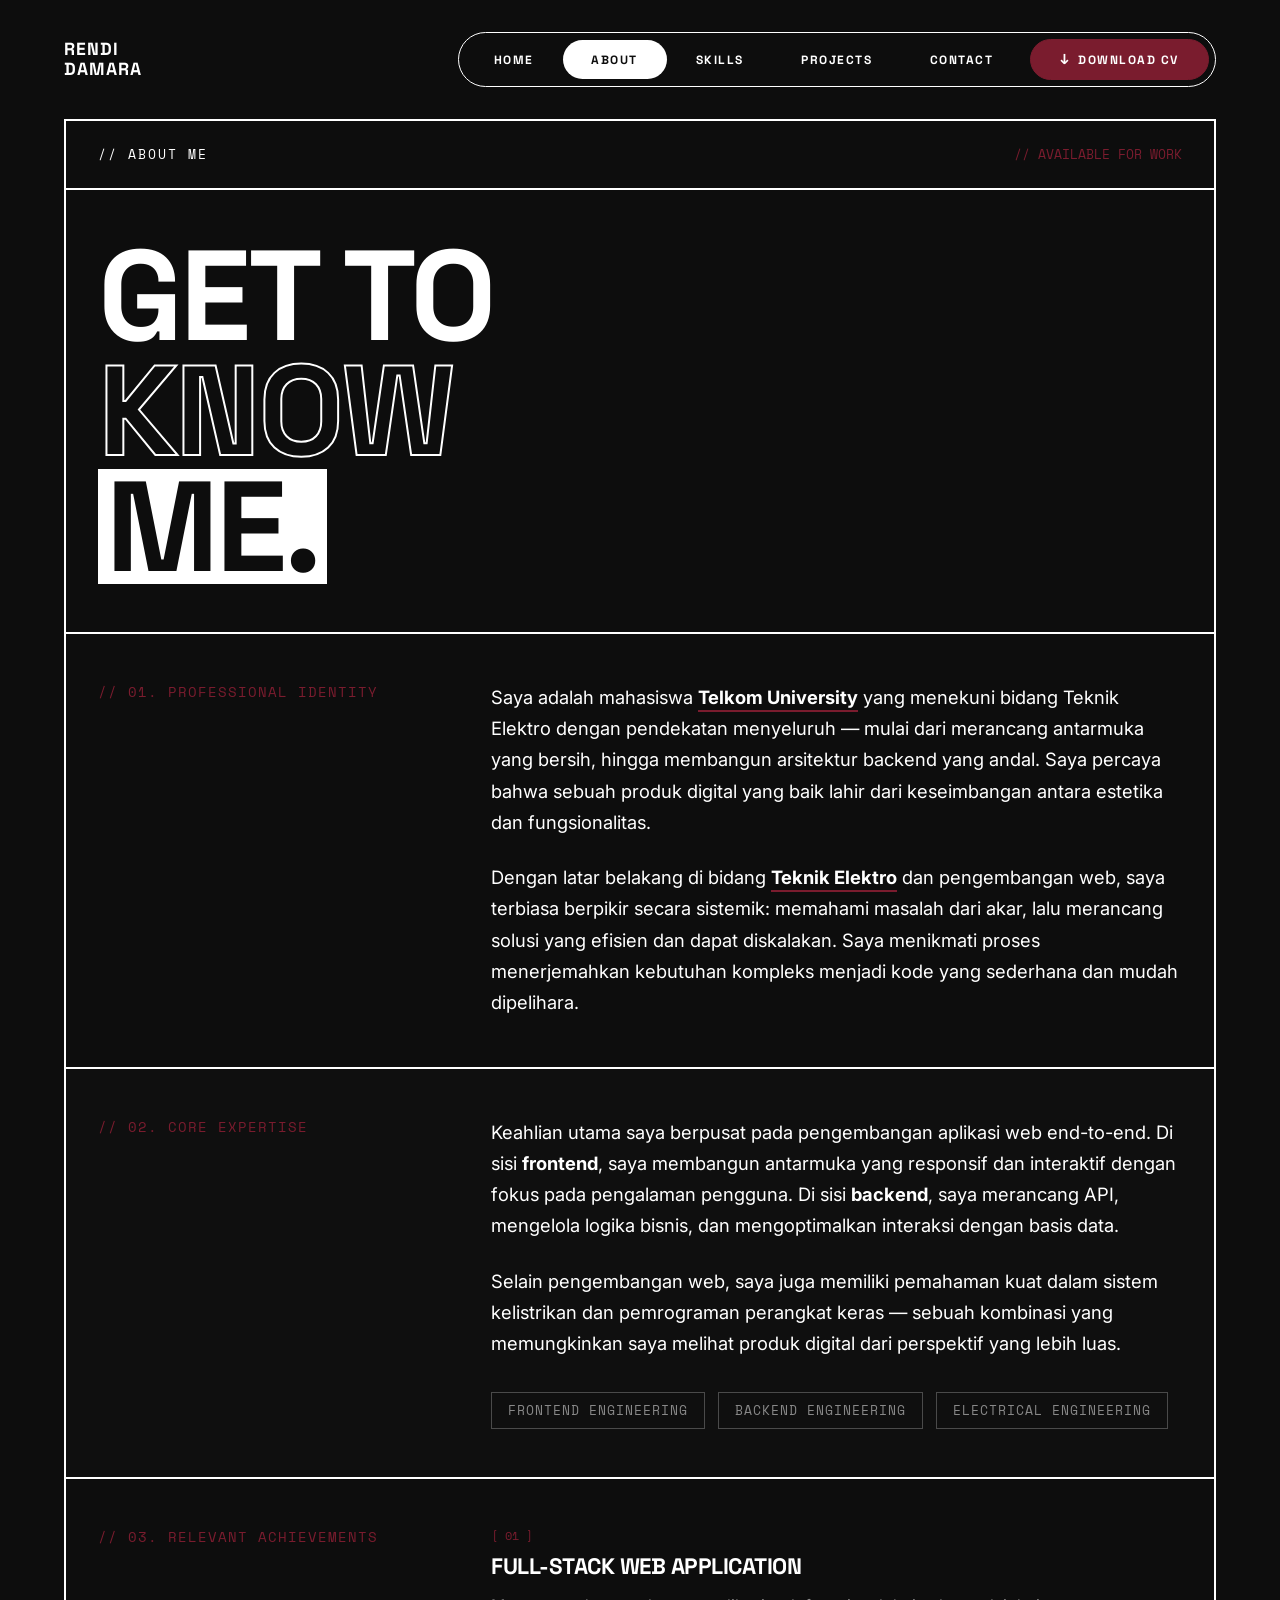
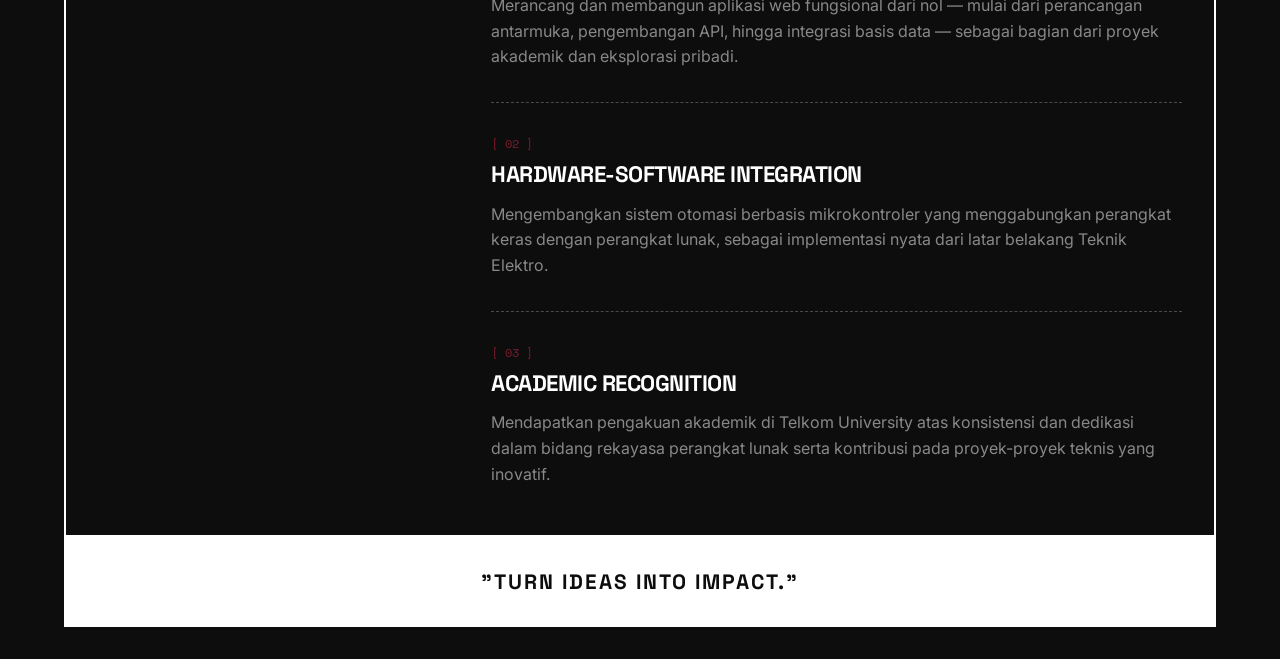
==== about.html @ 1cfdd9b3 "versi 1" ====
<!doctype html>
<html lang="id">
  <head>
    <meta charset="UTF-8" />
    <meta name="viewport" content="width=device-width, initial-scale=1.0" />
    <title>About Me - Rendi Damara</title>
    <meta
      name="description"
      content="Tentang Rendi Damara - Identitas profesional, keahlian, dan pencapaian"
    />

    <!-- Favicon -->
    <link rel="icon" type="image/x-icon" href="/assets/images/favicon.ico" />

    <!-- Import Font -->
    <link rel="preconnect" href="https://fonts.googleapis.com" />
    <link rel="preconnect" href="https://fonts.gstatic.com" crossorigin />
    <link
      href="https://fonts.googleapis.com/css2?family=Inter:wght@400;700;900&family=Space+Grotesk:wght@500;700&family=Space+Mono&display=swap"
      rel="stylesheet"
    />
    <link rel="stylesheet" href="./css/navbar.css" />
    <link rel="stylesheet" href="./css/about.css" />
  </head>
  <body>
    <!-- NAVBAR -->
    <nav class="navbar">
      <a href="/" class="navbar-logo">RENDI<br />DAMARA</a>
      <div class="navbar-menu">
        <a href="./index.html">HOME</a>
        <a href="./about.html" class="active">ABOUT</a>
        <a href="./skills.html">SKILLS</a>
        <a href="./projects.html">PROJECTS</a>
        <a href="./contact.html">CONTACT</a>

        <a href="/assets/cv/Rendi-Damara-CV.pdf" download class="navbar-cv">
          <span class="cv-icon">↓</span>
          <span>Download CV</span>
        </a>
      </div>
    </nav>

    <!-- ABOUT CONTENT -->
    <div class="about-container">
      <div class="about-wrapper">
        <!-- Header -->
        <div class="section-header">
          <div class="label">// ABOUT ME</div>
          <div class="status">// AVAILABLE FOR WORK</div>
        </div>

        <!-- Hero Title -->
        <div class="hero-title">
          <h1>
            Get To<br />
            <span class="outline">Know</span><br />
            <span class="highlight">ME.</span>
          </h1>
        </div>

        <!-- 01. Identitas Profesional -->
        <div class="identity">
          <div class="section-label">// 01. PROFESSIONAL IDENTITY</div>
          <div class="identity-content">
            <p>
              Saya adalah mahasiswa <strong>Telkom University</strong> yang
              menekuni bidang Teknik Elektro dengan pendekatan menyeluruh —
              mulai dari merancang antarmuka yang bersih, hingga membangun
              arsitektur backend yang andal. Saya percaya bahwa sebuah produk
              digital yang baik lahir dari keseimbangan antara estetika dan
              fungsionalitas.
            </p>
            <p>
              Dengan latar belakang di bidang
              <strong>Teknik Elektro</strong> dan pengembangan web, saya
              terbiasa berpikir secara sistemik: memahami masalah dari akar,
              lalu merancang solusi yang efisien dan dapat diskalakan. Saya
              menikmati proses menerjemahkan kebutuhan kompleks menjadi kode
              yang sederhana dan mudah dipelihara.
            </p>
          </div>
        </div>

        <!-- 02. Keahlian Utama -->
        <div class="expertise">
          <div class="section-label">// 02. CORE EXPERTISE</div>
          <div class="expertise-content">
            <p>
              Keahlian utama saya berpusat pada pengembangan aplikasi web
              end-to-end. Di sisi <strong>frontend</strong>, saya membangun
              antarmuka yang responsif dan interaktif dengan fokus pada
              pengalaman pengguna. Di sisi <strong>backend</strong>, saya
              merancang API, mengelola logika bisnis, dan mengoptimalkan
              interaksi dengan basis data.
            </p>
            <p>
              Selain pengembangan web, saya juga memiliki pemahaman kuat dalam
              sistem kelistrikan dan pemrograman perangkat keras — sebuah
              kombinasi yang memungkinkan saya melihat produk digital dari
              perspektif yang lebih luas.
            </p>
            <div class="focus-areas">
              <span>Frontend Engineering</span>
              <span>Backend Engineering</span>
              <span>Electrical Engineering</span>
            </div>
          </div>
        </div>

        <!-- 03. Pencapaian -->
        <div class="achievements">
          <div class="section-label">// 03. RELEVANT ACHIEVEMENTS</div>
          <div class="achievement-list">
            <div class="achievement-item">
              <span class="number">[ 01 ]</span>
              <h3>Full-Stack Web Application</h3>
              <p>
                Merancang dan membangun aplikasi web fungsional dari nol — mulai
                dari perancangan antarmuka, pengembangan API, hingga integrasi
                basis data — sebagai bagian dari proyek akademik dan eksplorasi
                pribadi.
              </p>
            </div>

            <div class="achievement-item">
              <span class="number">[ 02 ]</span>
              <h3>Hardware-Software Integration</h3>
              <p>
                Mengembangkan sistem otomasi berbasis mikrokontroler yang
                menggabungkan perangkat keras dengan perangkat lunak, sebagai
                implementasi nyata dari latar belakang Teknik Elektro.
              </p>
            </div>

            <div class="achievement-item">
              <span class="number">[ 03 ]</span>
              <h3>Academic Recognition</h3>
              <p>
                Mendapatkan pengakuan akademik di Telkom University atas
                konsistensi dan dedikasi dalam bidang rekayasa perangkat lunak
                serta kontribusi pada proyek-proyek teknis yang inovatif.
              </p>
            </div>
          </div>
        </div>

        <!-- Footer -->
        <div class="footer">
          <p>"Turn ideas into impact."</p>
        </div>
      </div>
    </div>

    <!-- =========================================
         JAVASCRIPT
         ========================================= -->
    <script src="./js/about.js"></script>
  </body>
</html>
---- css/navbar.css ----
/* =========================================
   NAVBAR COMPONENT
   ========================================= */
.navbar {
  display: flex;
  justify-content: space-between;
  align-items: center;
  padding: 2rem 4rem;
  width: 100%;
  flex-shrink: 0;
  position: relative;
  z-index: 100;
  opacity: 0;
  animation: slideDown 0.8s cubic-bezier(0.16, 1, 0.3, 1) 0.1s forwards;
  gap: 1.5rem;
}

.navbar-logo {
  font-family: "Space Grotesk", sans-serif;
  font-weight: 700;
  font-size: 1.1rem;
  line-height: 1.1;
  letter-spacing: 1px;
  text-transform: uppercase;
  color: var(--text);
  text-decoration: none;
  flex-shrink: 0;
}

.navbar-menu {
  display: flex;
  gap: 0;
  border: 1.5px solid var(--text);
  padding: 0.4rem;
  border-radius: 50px;
  flex-shrink: 0;
  align-items: center;
}

.navbar-menu a {
  font-family: "Space Grotesk", sans-serif;
  font-size: 0.75rem;
  font-weight: 700;
  letter-spacing: 1.5px;
  text-transform: uppercase;
  color: var(--text);
  text-decoration: none;
  padding: 0.7rem 1.8rem;
  border-radius: 50px;
  transition: all 0.3s ease;
  white-space: nowrap;
}

.navbar-menu a:hover {
  color: var(--accent);
}

/* ⬇️ INI YANG HILANG — Active State */
.navbar-menu a.active {
  background-color: var(--text);
  color: var(--bg);
  font-weight: 900;
}

/* Tombol Download CV */
.navbar-menu a.navbar-cv {
  background-color: var(--accent);
  color: var(--text);
  display: inline-flex;
  align-items: center;
  gap: 0.5rem;
  margin-left: 0.5rem;
  border: 1.5px solid var(--accent);
}

.navbar-menu a.navbar-cv:hover {
  background-color: var(--text);
  color: var(--bg);
  border-color: var(--text);
  transform: translateY(-1px);
}

.navbar-cv .cv-icon {
  font-size: 0.9rem;
  line-height: 1;
  transition: transform 0.3s ease;
}

.navbar-cv:hover .cv-icon {
  transform: translateY(2px);
}

/* =========================================
   RESPONSIVE — TABLET (≤ 1200px)
   ========================================= */
@media (max-width: 1200px) {
  .navbar {
    padding: 1.5rem 2.5rem;
  }

  .navbar-menu a {
    padding: 0.6rem 1.3rem;
    font-size: 0.7rem;
    letter-spacing: 1.2px;
  }
}

/* =========================================
   RESPONSIVE — SMALL TABLET (≤ 992px)
   ========================================= */
@media (max-width: 992px) {
  .navbar {
    padding: 1.5rem;
    flex-direction: column;
    gap: 1.2rem;
  }

  .navbar-menu {
    flex-wrap: wrap;
    justify-content: center;
    border-radius: 15px;
    padding: 0.3rem;
  }

  .navbar-menu a {
    padding: 0.55rem 1rem;
    font-size: 0.65rem;
    letter-spacing: 1px;
  }

  .navbar-menu a.navbar-cv {
    margin-left: 0.25rem;
  }
}

/* =========================================
   RESPONSIVE — MOBILE (≤ 600px)
   ========================================= */
@media (max-width: 600px) {
  .navbar {
    padding: 1.2rem 1rem;
    gap: 0.8rem;
  }

  .navbar-logo {
    font-size: 1rem;
    letter-spacing: 0.8px;
  }

  .navbar-menu {
    border-width: 1px;
    padding: 0.25rem;
    gap: 0.15rem;
  }

  .navbar-menu a {
    padding: 0.4rem 0.75rem;
    font-size: 0.6rem;
    letter-spacing: 0.8px;
  }

  .navbar-menu a.navbar-cv {
    margin-left: 0.2rem;
  }
}

/* =========================================
   RESPONSIVE — EXTRA SMALL (≤ 400px)
   ========================================= */
@media (max-width: 400px) {
  .navbar-menu a {
    padding: 0.35rem 0.6rem;
    font-size: 0.55rem;
    letter-spacing: 0.5px;
  }
}
---- css/about.css ----
/* =========================================
           RESET & BASE
           ========================================= */
* {
  margin: 0;
  padding: 0;
  box-sizing: border-box;
}

:root {
  --bg: #0d0d0d;
  --text: #ffffff;
  --accent: #7a1c2e;
  --gray-block: #4a4a4a;
}

html,
body {
  overflow-x: hidden;
  width: 100%;
}

body {
  background-color: var(--bg);
  color: var(--text);
  font-family: "Inter", sans-serif;
  min-height: 100vh;
  display: flex;
  flex-direction: column;
}

/* =========================================
           KEYFRAMES ANIMATIONS
           ========================================= */
@keyframes slideDown {
  from {
    opacity: 0;
    transform: translateY(-30px);
  }
  to {
    opacity: 1;
    transform: translateY(0);
  }
}

@keyframes slideFromLeft {
  from {
    opacity: 0;
    transform: translateX(-60px);
  }
  to {
    opacity: 1;
    transform: translateX(0);
  }
}

@keyframes fadeUp {
  from {
    opacity: 0;
    transform: translateY(30px);
  }
  to {
    opacity: 1;
    transform: translateY(0);
  }
}

@keyframes glitchPulse {
  0%,
  90%,
  100% {
    background-color: var(--text);
  }
  92% {
    background-color: var(--accent);
  }
  94% {
    background-color: var(--text);
  }
  96% {
    background-color: #ffffff;
  }
  98% {
    background-color: var(--text);
  }
}

/* =========================================
           NAVBAR COMPONENT
           ========================================= */
.navbar {
  display: flex;
  justify-content: space-between;
  align-items: center;
  padding: 2rem 4rem;
  width: 100%;
  flex-shrink: 0;
  position: relative;
  z-index: 100;
  opacity: 0;
  animation: slideDown 0.8s cubic-bezier(0.16, 1, 0.3, 1) 0.1s forwards;
  gap: 1.5rem;
}

.navbar-logo {
  font-family: "Space Grotesk", sans-serif;
  font-weight: 700;
  font-size: 1.1rem;
  line-height: 1.1;
  letter-spacing: 1px;
  text-transform: uppercase;
  color: var(--text);
  text-decoration: none;
  flex-shrink: 0;
}

.navbar-menu {
  display: flex;
  gap: 0;
  border: 1.5px solid var(--text);
  padding: 0.4rem;
  border-radius: 50px;
  flex-shrink: 0;
  align-items: center;
}

.navbar-menu a {
  font-family: "Space Grotesk", sans-serif;
  font-size: 0.75rem;
  font-weight: 700;
  letter-spacing: 1.5px;
  text-transform: uppercase;
  color: var(--text);
  text-decoration: none;
  padding: 0.7rem 1.8rem;
  border-radius: 50px;
  transition: all 0.3s ease;
  white-space: nowrap;
}

.navbar-menu a:hover {
  color: var(--accent);
}

/* Active State */
.navbar-menu a.active {
  background-color: var(--text);
  color: var(--bg);
  font-weight: 900;
}

/* Tombol Download CV */
.navbar-menu a.navbar-cv {
  background-color: var(--accent);
  color: var(--text);
  display: inline-flex;
  align-items: center;
  gap: 0.5rem;
  margin-left: 0.5rem;
  border: 1.5px solid var(--accent);
}

.navbar-menu a.navbar-cv:hover {
  background-color: var(--text);
  color: var(--bg);
  border-color: var(--text);
  transform: translateY(-1px);
}

.navbar-cv .cv-icon {
  font-size: 0.9rem;
  line-height: 1;
  transition: transform 0.3s ease;
}

.navbar-cv:hover .cv-icon {
  transform: translateY(2px);
}
/* ============ END NAVBAR COMPONENT ============ */

/* =========================================
           ABOUT CONTAINER
           ========================================= */
.about-container {
  flex: 1;
  width: 100%;
  max-width: 1400px;
  margin: 0 auto;
  padding: 0 4rem 2rem;
  display: grid;
  grid-template-columns: repeat(12, 1fr);
  gap: 0;
}

/* Border antar section (kiri & kanan) */
.about-wrapper {
  grid-column: 1 / 13;
  border-left: 2px solid var(--text);
  border-right: 2px solid var(--text);
}

/* =========================================
           SECTION 01: HEADER
           ========================================= */
.section-header {
  display: flex;
  justify-content: space-between;
  align-items: center;
  padding: 1.5rem 2rem;
  border-bottom: 2px solid var(--text);
  border-top: 2px solid var(--text);

  opacity: 0;
  animation: slideDown 0.8s cubic-bezier(0.16, 1, 0.3, 1) 0.2s forwards;
}

.section-header .label {
  font-family: "Space Mono", monospace;
  font-size: 0.8rem;
  letter-spacing: 2px;
  text-transform: uppercase;
  color: var(--text);
}

.section-header .status {
  font-family: "Space Mono", monospace;
  font-size: 0.8rem;
  color: var(--accent);
  text-transform: uppercase;
}

/* =========================================
           HERO TITLE
           ========================================= */
.hero-title {
  padding: 3rem 2rem;
  border-bottom: 2px solid var(--text);
  overflow: hidden;

  opacity: 0;
  animation: slideFromLeft 1s cubic-bezier(0.16, 1, 0.3, 1) 0.4s forwards;
}

.hero-title h1 {
  font-family: "Space Grotesk", sans-serif;
  font-size: clamp(3rem, 10vw, 10rem);
  line-height: 0.9;
  text-transform: uppercase;
  letter-spacing: -3px;
  word-break: break-word;
}

.hero-title h1 span.outline {
  color: transparent;
  -webkit-text-stroke: 2px var(--text);
}

.hero-title h1 span.highlight {
  background-color: var(--text);
  color: var(--bg);
  padding: 0 0.5rem;
  display: inline-block;
  animation: glitchPulse 3s ease-in-out 2s infinite;
}

/* =========================================
           SECTION 01: IDENTITAS PROFESIONAL
           ========================================= */
.identity {
  padding: 3rem 2rem;
  display: grid;
  grid-template-columns: 1fr 2fr;
  gap: 3rem;
  border-bottom: 2px solid var(--text);

  opacity: 0;
  animation: fadeUp 0.9s cubic-bezier(0.16, 1, 0.3, 1) 0.7s forwards;
}

.section-label {
  font-family: "Space Mono", monospace;
  font-size: 0.85rem;
  color: var(--accent);
  text-transform: uppercase;
  letter-spacing: 1px;
}

.identity-content p {
  font-size: 1.15rem;
  line-height: 1.7;
  color: var(--text);
  margin-bottom: 1.5rem;
}

.identity-content p:last-child {
  margin-bottom: 0;
}

.identity-content strong {
  color: var(--text);
  border-bottom: 2px solid var(--accent);
  padding-bottom: 2px;
}

/* =========================================
           SECTION 02: KEAHLIAN UTAMA
           ========================================= */
.expertise {
  padding: 3rem 2rem;
  display: grid;
  grid-template-columns: 1fr 2fr;
  gap: 3rem;
  background-color: #0f0f0f;
  border-bottom: 2px solid var(--text);

  opacity: 0;
  animation: fadeUp 0.9s cubic-bezier(0.16, 1, 0.3, 1) 0.9s forwards;
}

.expertise-content p {
  font-size: 1.15rem;
  line-height: 1.7;
  color: var(--text);
  margin-bottom: 1.5rem;
}

.expertise-content .focus-areas {
  display: flex;
  flex-wrap: wrap;
  gap: 0.8rem;
  margin-top: 2rem;
}

.expertise-content .focus-areas span {
  font-family: "Space Mono", monospace;
  font-size: 0.8rem;
  text-transform: uppercase;
  padding: 0.5rem 1rem;
  border: 1px solid var(--gray-block);
  color: var(--muted, #888);
  letter-spacing: 1px;
  transition: all 0.3s ease;
}

.expertise-content .focus-areas span:hover {
  border-color: var(--accent);
  color: var(--text);
  background-color: var(--accent);
}

/* =========================================
           SECTION 03: PENCAPAIAN
           ========================================= */
.achievements {
  padding: 3rem 2rem;
  display: grid;
  grid-template-columns: 1fr 2fr;
  gap: 3rem;
  border-bottom: 2px solid var(--text);

  opacity: 0;
  animation: fadeUp 0.9s cubic-bezier(0.16, 1, 0.3, 1) 1.1s forwards;
}

.achievement-list {
  display: flex;
  flex-direction: column;
  gap: 2rem;
}

.achievement-item {
  padding-bottom: 2rem;
  border-bottom: 1px dashed var(--gray-block);
  transition: all 0.3s ease;
}

.achievement-item:last-child {
  border-bottom: none;
  padding-bottom: 0;
}

.achievement-item:hover {
  padding-left: 1rem;
}

.achievement-item:hover .number {
  color: var(--text);
}

.achievement-item .number {
  font-family: "Space Mono", monospace;
  font-size: 0.75rem;
  color: var(--accent);
  margin-bottom: 0.5rem;
  display: block;
  transition: color 0.3s ease;
}

.achievement-item h3 {
  font-family: "Space Grotesk", sans-serif;
  font-size: 1.4rem;
  margin-bottom: 0.8rem;
  text-transform: uppercase;
  letter-spacing: -0.5px;
}

.achievement-item p {
  font-size: 1rem;
  color: #888;
  line-height: 1.6;
}

/* =========================================
           FOOTER
           ========================================= */
.footer {
  padding: 2rem;
  text-align: center;
  background-color: var(--text);
  color: var(--bg);

  opacity: 0;
  animation: fadeUp 0.8s cubic-bezier(0.16, 1, 0.3, 1) 1.3s forwards;
}

.footer p {
  font-family: "Space Grotesk", sans-serif;
  font-size: 1.3rem;
  font-weight: 700;
  text-transform: uppercase;
  letter-spacing: 2px;
}

/* =========================================
           RESPONSIVE — TABLET (≤ 1200px)
           ========================================= */
@media (max-width: 1200px) {
  .navbar {
    padding: 1.5rem 2.5rem;
  }

  .navbar-menu a {
    padding: 0.6rem 1.3rem;
    font-size: 0.7rem;
    letter-spacing: 1.2px;
  }

  .about-container {
    padding: 0 2.5rem 2rem;
  }

  .hero-title,
  .section-header,
  .identity,
  .expertise,
  .achievements {
    padding-left: 1.5rem;
    padding-right: 1.5rem;
  }

  .identity,
  .expertise,
  .achievements {
    gap: 2rem;
  }

  .identity-content p,
  .expertise-content p {
    font-size: 1.05rem;
  }

  .achievement-item h3 {
    font-size: 1.3rem;
  }
}

/* =========================================
           RESPONSIVE — SMALL TABLET (≤ 992px)
           ========================================= */
@media (max-width: 992px) {
  .navbar {
    padding: 1.5rem;
    flex-direction: column;
    gap: 1.2rem;
  }

  .navbar-menu {
    flex-wrap: wrap;
    justify-content: center;
    border-radius: 15px;
    padding: 0.3rem;
  }

  .navbar-menu a {
    padding: 0.55rem 1rem;
    font-size: 0.65rem;
    letter-spacing: 1px;
  }

  .navbar-menu a.navbar-cv {
    margin-left: 0.25rem;
  }

  .about-container {
    padding: 0 1rem 1rem;
  }

  .about-wrapper {
    border-left-width: 1.5px;
    border-right-width: 1.5px;
  }

  .section-header,
  .hero-title,
  .identity,
  .expertise,
  .achievements {
    padding: 1.5rem 1.25rem;
    border-bottom-width: 1.5px;
  }

  .section-header {
    border-top-width: 1.5px;
  }

  .hero-title h1 {
    font-size: clamp(2.5rem, 9vw, 5rem);
    letter-spacing: -2px;
  }

  .hero-title h1 span.outline {
    -webkit-text-stroke: 1.5px var(--text);
  }

  /* Section grid jadi 1 kolom */
  .identity,
  .expertise,
  .achievements {
    grid-template-columns: 1fr;
    gap: 1.5rem;
    padding: 2rem 1.25rem;
  }

  .section-label {
    font-size: 0.8rem;
  }

  .identity-content p,
  .expertise-content p {
    font-size: 1rem;
    line-height: 1.65;
    margin-bottom: 1.2rem;
  }

  .expertise-content .focus-areas {
    margin-top: 1.5rem;
    gap: 0.6rem;
  }

  .expertise-content .focus-areas span {
    font-size: 0.75rem;
    padding: 0.45rem 0.85rem;
  }

  .achievement-list {
    gap: 1.5rem;
  }

  .achievement-item {
    padding-bottom: 1.5rem;
  }

  .achievement-item h3 {
    font-size: 1.15rem;
  }

  .achievement-item p {
    font-size: 0.95rem;
  }

  .footer {
    padding: 1.5rem 1rem;
  }

  .footer p {
    font-size: 1rem;
    letter-spacing: 1.5px;
  }
}

/* =========================================
           RESPONSIVE — MOBILE (≤ 600px)
           ========================================= */
@media (max-width: 600px) {
  .navbar {
    padding: 1.2rem 1rem;
    gap: 0.8rem;
  }

  .navbar-logo {
    font-size: 1rem;
    letter-spacing: 0.8px;
  }

  .navbar-menu {
    border-width: 1px;
    padding: 0.25rem;
    gap: 0.15rem;
  }

  .navbar-menu a {
    padding: 0.4rem 0.75rem;
    font-size: 0.6rem;
    letter-spacing: 0.8px;
  }

  .navbar-menu a.navbar-cv {
    margin-left: 0.2rem;
  }

  .about-container {
    padding: 0 0.75rem 1rem;
  }

  .section-header,
  .hero-title,
  .identity,
  .expertise,
  .achievements {
    padding: 1.25rem 1rem;
  }

  .section-header .label,
  .section-header .status {
    font-size: 0.65rem;
    letter-spacing: 1px;
  }

  .hero-title h1 {
    font-size: clamp(2rem, 11vw, 3.5rem);
    letter-spacing: -1.5px;
  }

  .hero-title h1 span.outline {
    -webkit-text-stroke: 1.2px var(--text);
  }

  .identity,
  .expertise,
  .achievements {
    padding: 1.5rem 1rem;
    gap: 1.2rem;
  }

  .section-label {
    font-size: 0.75rem;
  }

  .identity-content p,
  .expertise-content p {
    font-size: 0.9rem;
    line-height: 1.6;
    margin-bottom: 1rem;
  }

  .expertise-content .focus-areas {
    margin-top: 1.2rem;
    gap: 0.5rem;
  }

  .expertise-content .focus-areas span {
    font-size: 0.7rem;
    padding: 0.4rem 0.75rem;
  }

  .achievement-list {
    gap: 1.2rem;
  }

  .achievement-item {
    padding-bottom: 1.2rem;
  }

  .achievement-item .number {
    font-size: 0.7rem;
  }

  .achievement-item h3 {
    font-size: 1rem;
    margin-bottom: 0.6rem;
  }

  .achievement-item p {
    font-size: 0.85rem;
    line-height: 1.55;
  }

  .footer {
    padding: 1.2rem 0.8rem;
  }

  .footer p {
    font-size: 0.9rem;
    letter-spacing: 1px;
  }
}

/* =========================================
           RESPONSIVE — EXTRA SMALL (≤ 400px)
           ========================================= */
@media (max-width: 400px) {
  .navbar-menu a {
    padding: 0.35rem 0.6rem;
    font-size: 0.55rem;
    letter-spacing: 0.5px;
  }

  .about-container {
    padding: 0 0.5rem 1rem;
  }

  .section-header,
  .hero-title,
  .identity,
  .expertise,
  .achievements {
    padding: 1rem 0.85rem;
  }

  .section-header {
    flex-direction: column;
    align-items: flex-start;
    gap: 0.3rem;
  }

  .hero-title h1 {
    font-size: clamp(1.7rem, 11vw, 2.5rem);
    letter-spacing: -1px;
  }

  .identity-content p,
  .expertise-content p {
    font-size: 0.85rem;
  }

  .expertise-content .focus-areas span {
    font-size: 0.65rem;
    padding: 0.35rem 0.65rem;
  }

  .achievement-item h3 {
    font-size: 0.95rem;
  }

  .achievement-item p {
    font-size: 0.8rem;
  }

  .footer p {
    font-size: 0.8rem;
  }
}

/* =========================================
           ACCESSIBILITY: Reduksi gerak
           ========================================= */
@media (prefers-reduced-motion: reduce) {
  *,
  *::before,
  *::after {
    animation-duration: 0.01ms !important;
    animation-iteration-count: 1 !important;
    transition-duration: 0.01ms !important;
  }
}
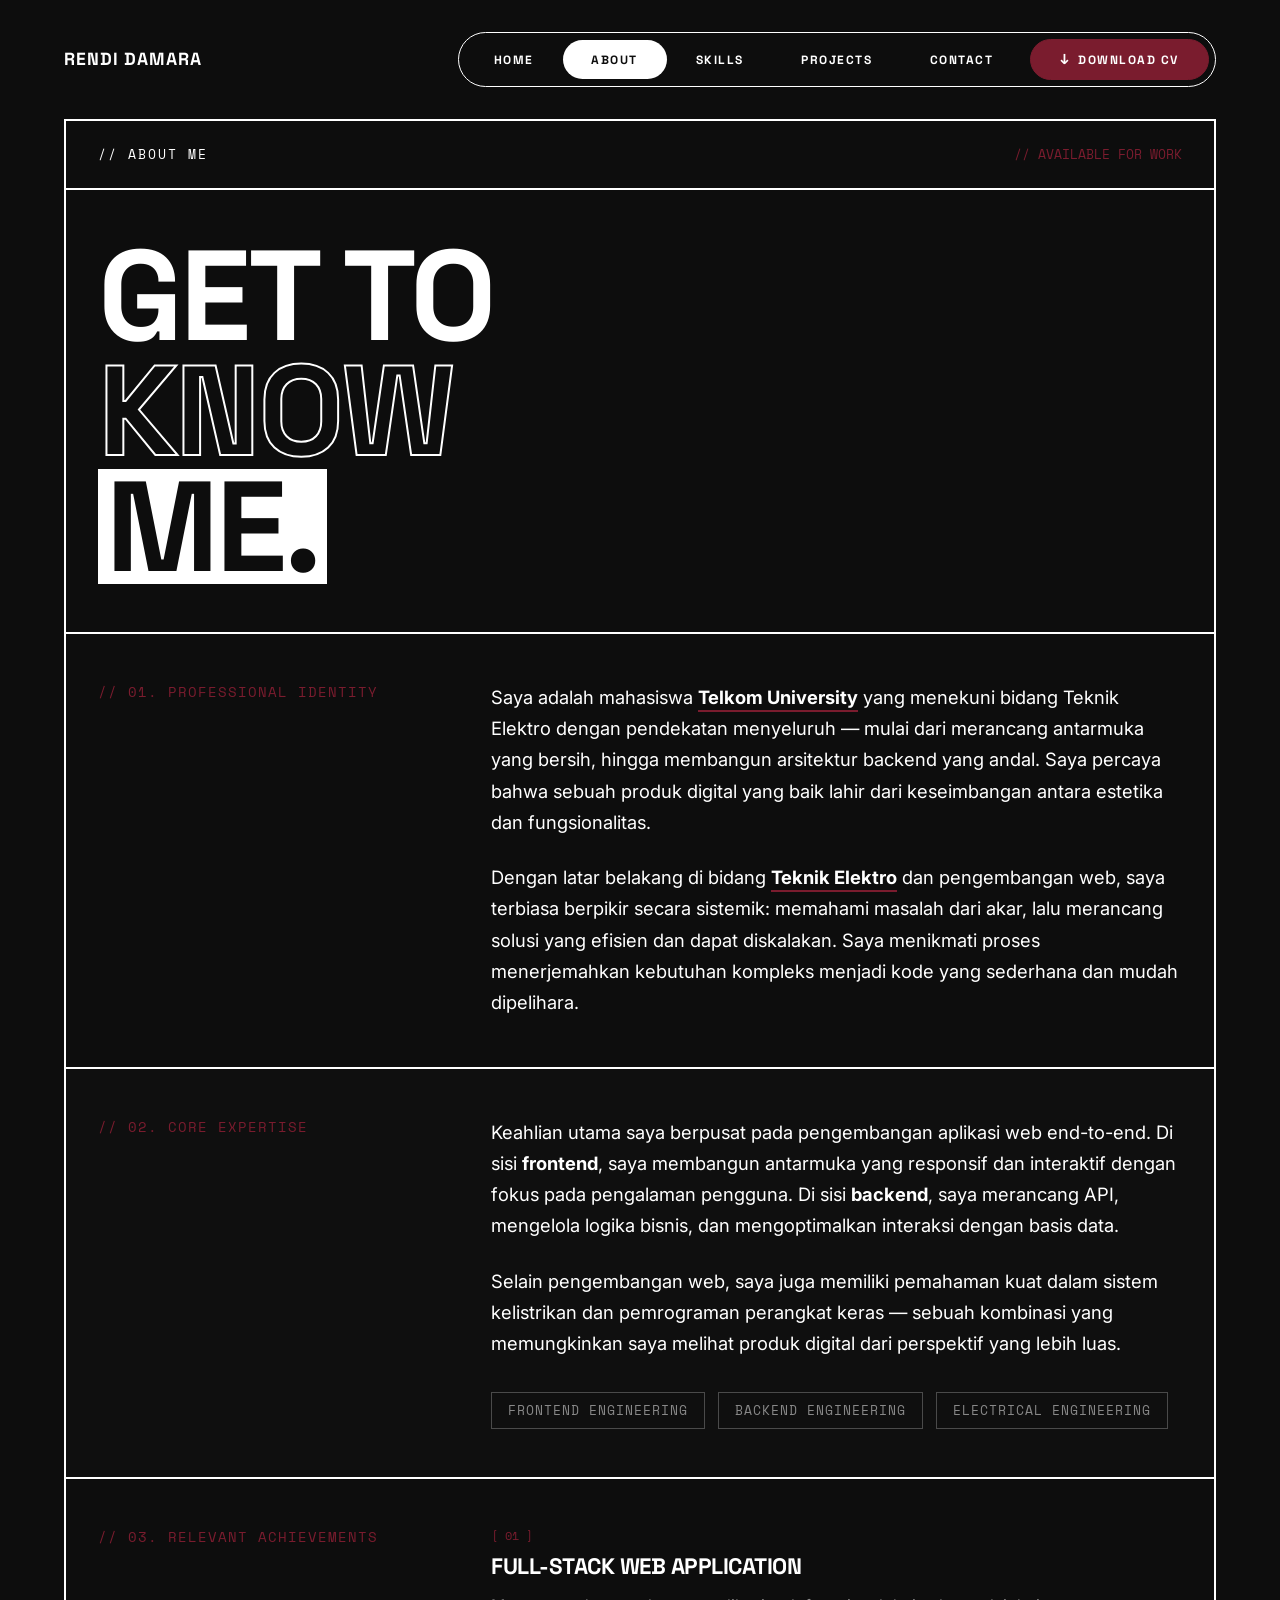
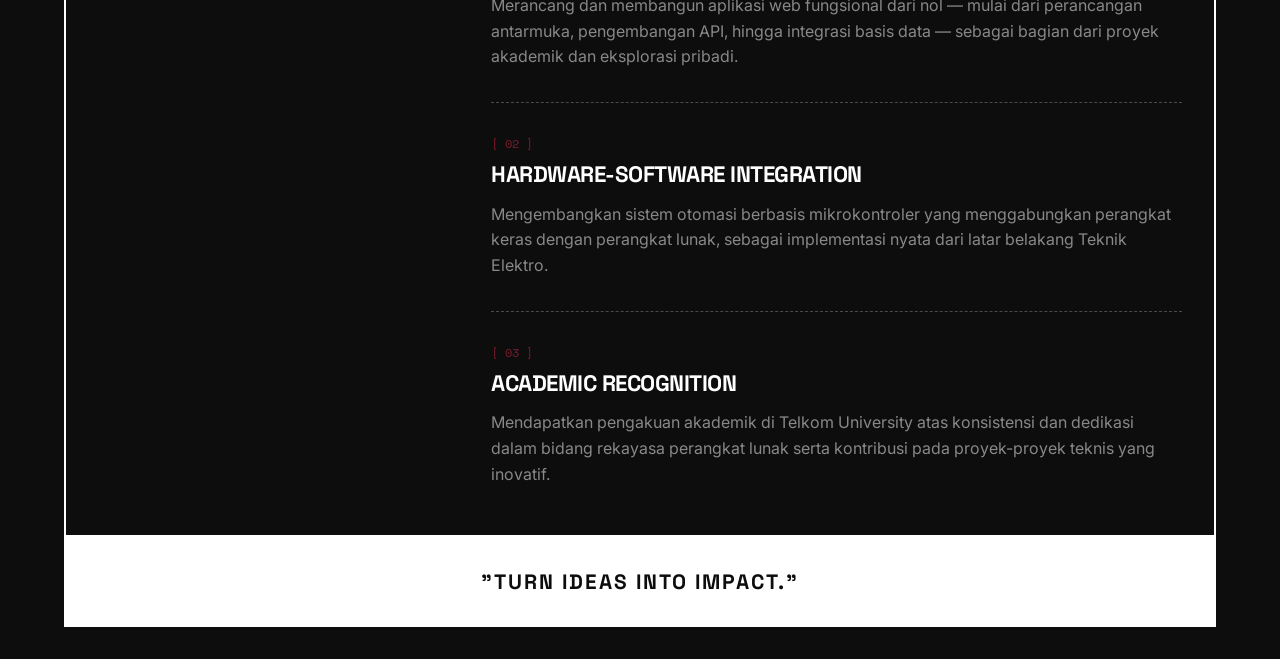
==== commit b3827810: "v5" ====
--- a/about.html
+++ b/about.html
@@ -25,7 +25,7 @@
   <body>
     <!-- NAVBAR -->
     <nav class="navbar">
-      <a href="/" class="navbar-logo">RENDI<br />DAMARA</a>
+      <a href="/" class="navbar-logo">RENDI DAMARA</a>
       <div class="navbar-menu">
         <a href="./index.html">HOME</a>
         <a href="./about.html" class="active">ABOUT</a>
@@ -33,7 +33,7 @@
         <a href="./projects.html">PROJECTS</a>
         <a href="./contact.html">CONTACT</a>
 
-        <a href="/assets/cv/Rendi-Damara-CV.pdf" download class="navbar-cv">
+        <a href="/assets/cv/CV.pdf" download class="navbar-cv">
           <span class="cv-icon">↓</span>
           <span>Download CV</span>
         </a>
